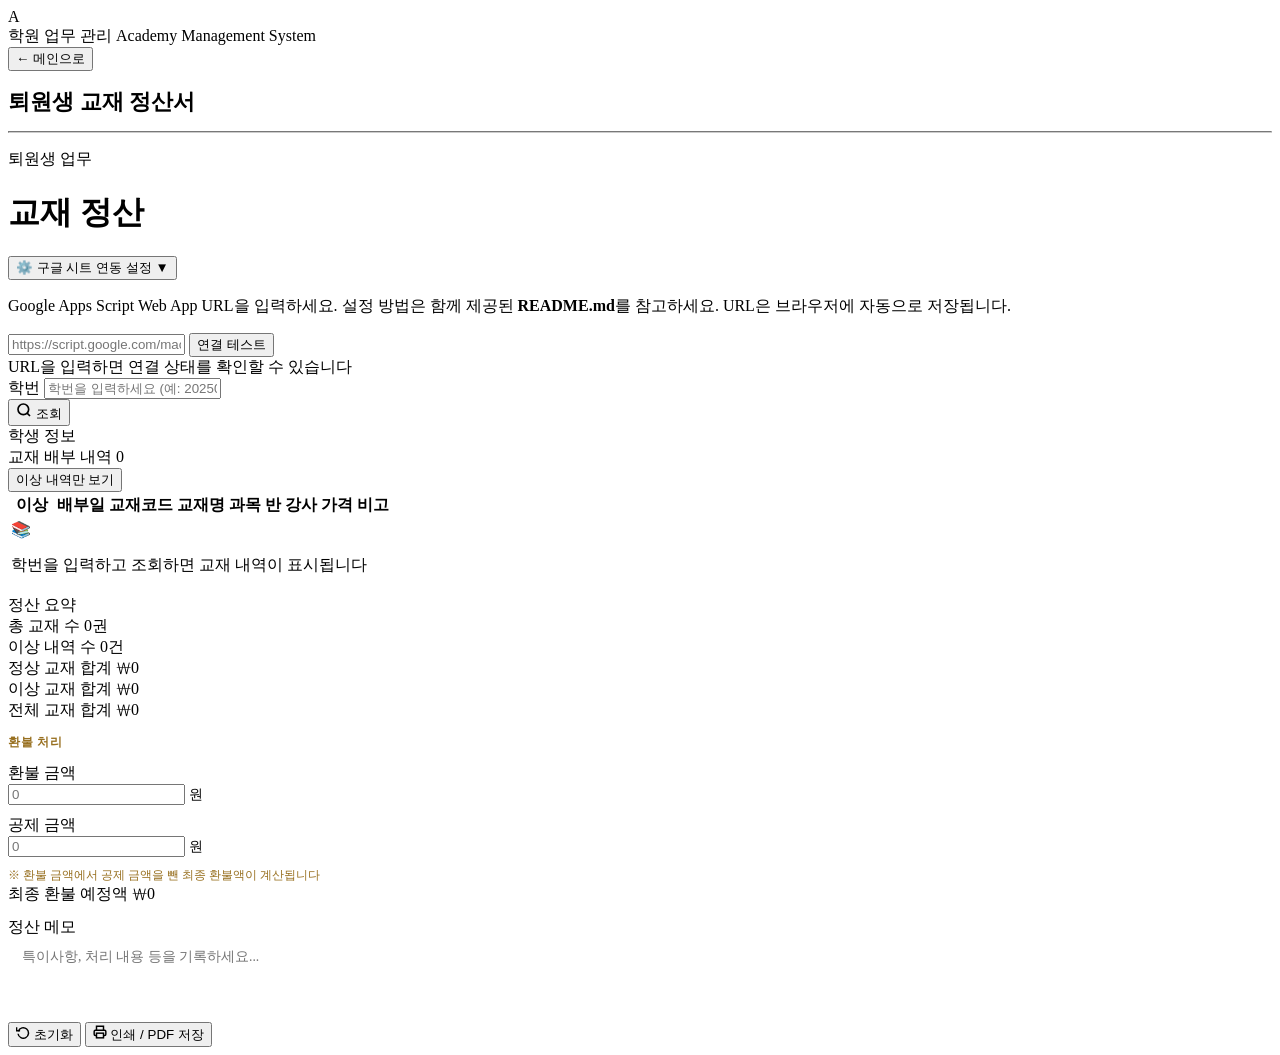
==== settlement.html @ b19b878f "Add files via upload" ====
<!DOCTYPE html>
<html lang="ko">
<head>
  <meta charset="UTF-8">
  <meta name="viewport" content="width=device-width, initial-scale=1.0">
  <title>퇴원생 교재 정산 · 학원 업무 관리</title>
  <link rel="stylesheet" href="css/style.css">
  <link href="https://fonts.googleapis.com/css2?family=Noto+Sans+KR:wght@300;400;500;700&family=Playfair+Display:wght@700&display=swap" rel="stylesheet">
</head>
<body class="settlement-body">

  <div class="bg-grid"></div>

  <header class="main-header">
    <div class="header-inner">
      <div class="logo">
        <div class="logo-mark">A</div>
        <div class="logo-text-wrap">
          <span class="logo-title">학원 업무 관리</span>
          <span class="logo-sub">Academy Management System</span>
        </div>
      </div>
      <div class="header-right">
        <span class="header-date" id="currentDate"></span>
        <button class="btn-back" onclick="location.href='index.html'">
          ← 메인으로
        </button>
      </div>
    </div>
  </header>

  <main class="settlement-main">

    <!-- 인쇄용 헤더 (화면에는 안보임) -->
    <div class="print-header">
      <h1 style="font-size:1.4rem; font-weight:700; margin-bottom:4px;">퇴원생 교재 정산서</h1>
      <p style="font-size:0.85rem; color:#666;" id="printDate"></p>
      <hr style="margin:12px 0; border-color:#ccc;">
    </div>

    <!-- 페이지 타이틀 -->
    <div class="page-title-bar">
      <p class="page-eyebrow">퇴원생 업무</p>
      <h1 class="page-title">교재 정산</h1>
    </div>

    <!-- 구글 시트 연동 설정 -->
    <div class="settings-panel">
      <button class="settings-toggle" id="settingsToggle" onclick="toggleSettings()">
        <span>⚙️ 구글 시트 연동 설정</span>
        <span class="settings-toggle-icon" id="settingsIcon">▼</span>
      </button>
      <div class="settings-body" id="settingsBody">
        <p class="settings-hint">
          Google Apps Script Web App URL을 입력하세요.
          설정 방법은 함께 제공된 <strong>README.md</strong>를 참고하세요.
          URL은 브라우저에 자동으로 저장됩니다.
        </p>
        <div class="input-group">
          <input type="url" class="input-full" id="scriptUrl"
            placeholder="https://script.google.com/macros/s/..."
            oninput="saveScriptUrl()">
          <button class="btn btn-outline btn-sm" onclick="testConnection()">연결 테스트</button>
        </div>
        <div class="conn-status" id="connStatus">
          <div class="conn-dot" id="connDot"></div>
          <span id="connText">URL을 입력하면 연결 상태를 확인할 수 있습니다</span>
        </div>
      </div>
    </div>

    <!-- 학번 검색 -->
    <div class="search-bar">
      <div class="form-field">
        <label class="form-label">학번</label>
        <input type="text" class="input-main" id="studentIdInput"
          placeholder="학번을 입력하세요 (예: 2025001)"
          onkeydown="if(event.key==='Enter') searchStudent()">
      </div>
      <button class="btn btn-primary btn-icon" id="searchBtn" onclick="searchStudent()">
        <svg width="16" height="16" viewBox="0 0 24 24" fill="none" stroke="currentColor" stroke-width="2.5">
          <circle cx="11" cy="11" r="8"/><line x1="21" y1="21" x2="16.65" y2="16.65"/>
        </svg>
        조회
      </button>
    </div>

    <!-- 학생 정보 카드 -->
    <div class="student-card" id="studentCard">
      <div class="student-card-header">
        <span class="student-card-title">학생 정보</span>
        <span id="studentName" style="font-size:1rem; font-weight:700; color:var(--navy);"></span>
      </div>
      <div class="student-info-grid" id="studentInfoGrid"></div>
    </div>

    <!-- 교재 배부 내역 테이블 -->
    <div class="section-card" id="textbookSection">
      <div class="section-card-header">
        <span class="section-card-title">
          교재 배부 내역
          <span class="count-badge" id="textbookCount">0</span>
        </span>
        <div style="display:flex; gap:8px;">
          <button class="btn btn-outline btn-sm" onclick="toggleFlaggedOnly()" id="flagFilterBtn">
            이상 내역만 보기
          </button>
        </div>
      </div>
      <div class="table-wrap">
        <table class="data-table" id="textbookTable">
          <thead>
            <tr>
              <th style="width:42px;">이상</th>
              <th>배부일</th>
              <th>교재코드</th>
              <th>교재명</th>
              <th>과목</th>
              <th>반</th>
              <th>강사</th>
              <th style="text-align:right;">가격</th>
              <th>비고</th>
            </tr>
          </thead>
          <tbody id="textbookTableBody">
            <tr>
              <td colspan="9">
                <div class="table-placeholder">
                  <div class="placeholder-icon">📚</div>
                  <p>학번을 입력하고 조회하면 교재 내역이 표시됩니다</p>
                </div>
              </td>
            </tr>
          </tbody>
        </table>
      </div>
    </div>

    <!-- 정산 요약 -->
    <div class="summary-section" id="summarySection">
      <div class="summary-title">정산 요약</div>

      <div class="summary-grid">
        <div>
          <div class="summary-row">
            <span class="summary-label">총 교재 수</span>
            <span class="summary-value" id="sumTotalCount">0권</span>
          </div>
          <div class="summary-row">
            <span class="summary-label">이상 내역 수</span>
            <span class="summary-value red" id="sumFlagCount">0건</span>
          </div>
          <div class="summary-row">
            <span class="summary-label">정상 교재 합계</span>
            <span class="summary-value" id="sumNormalAmount">₩0</span>
          </div>
          <div class="summary-row">
            <span class="summary-label">이상 교재 합계</span>
            <span class="summary-value red" id="sumFlagAmount">₩0</span>
          </div>
          <div class="summary-row">
            <span class="summary-label">전체 교재 합계</span>
            <span class="summary-value" id="sumTotalAmount">₩0</span>
          </div>
        </div>

        <div>
          <div class="refund-area">
            <p style="font-size:0.78rem; font-weight:700; letter-spacing:0.06em; text-transform:uppercase; color:#987020; margin-bottom:12px;">환불 처리</p>
            <div style="display:flex; flex-direction:column; gap:10px;">
              <div class="refund-row">
                <span class="refund-label">환불 금액</span>
                <div class="refund-inputs">
                  <input type="number" class="input-money" id="refundAmount" placeholder="0" min="0" oninput="calcFinal()">
                  <span style="font-size:0.85rem; color:var(--navy);">원</span>
                </div>
              </div>
              <div class="refund-row">
                <span class="refund-label">공제 금액</span>
                <div class="refund-inputs">
                  <input type="number" class="input-money" id="deductAmount" placeholder="0" min="0" oninput="calcFinal()">
                  <span style="font-size:0.85rem; color:var(--navy);">원</span>
                </div>
              </div>
              <div style="font-size:0.75rem; color:#987020; line-height:1.4;">
                ※ 환불 금액에서 공제 금액을 뺀 최종 환불액이 계산됩니다
              </div>
            </div>
          </div>

          <div class="total-box">
            <span class="total-label">최종 환불 예정액</span>
            <span class="total-value" id="finalAmount">₩0</span>
          </div>
        </div>
      </div>

      <!-- 메모 -->
      <div style="margin-top:12px;">
        <label class="form-label">정산 메모</label>
        <textarea
          id="settlementMemo"
          style="width:100%; padding:10px 14px; border:1px solid var(--border); border-radius:var(--radius-sm); font-family:var(--font-body); font-size:0.85rem; resize:vertical; min-height:60px; background:var(--bg);"
          placeholder="특이사항, 처리 내용 등을 기록하세요..."></textarea>
      </div>
    </div>

    <!-- 액션 버튼 -->
    <div class="action-bar" id="actionBar">
      <button class="btn btn-outline btn-icon" onclick="resetAll()">
        <svg width="14" height="14" viewBox="0 0 24 24" fill="none" stroke="currentColor" stroke-width="2.5">
          <polyline points="1 4 1 10 7 10"/><path d="M3.51 15a9 9 0 1 0 .49-4.48"/>
        </svg>
        초기화
      </button>
      <button class="btn btn-amber btn-icon" onclick="window.print()">
        <svg width="14" height="14" viewBox="0 0 24 24" fill="none" stroke="currentColor" stroke-width="2.5">
          <polyline points="6 9 6 2 18 2 18 9"/><path d="M6 18H4a2 2 0 0 1-2-2v-5a2 2 0 0 1 2-2h16a2 2 0 0 1 2 2v5a2 2 0 0 1-2 2h-2"/>
          <rect x="6" y="14" width="12" height="8"/>
        </svg>
        인쇄 / PDF 저장
      </button>
    </div>

  </main>

  <div class="toast" id="toast"></div>

  <script src="js/config.js"></script>
  <script src="js/settlement.js"></script>
</body>
</html>
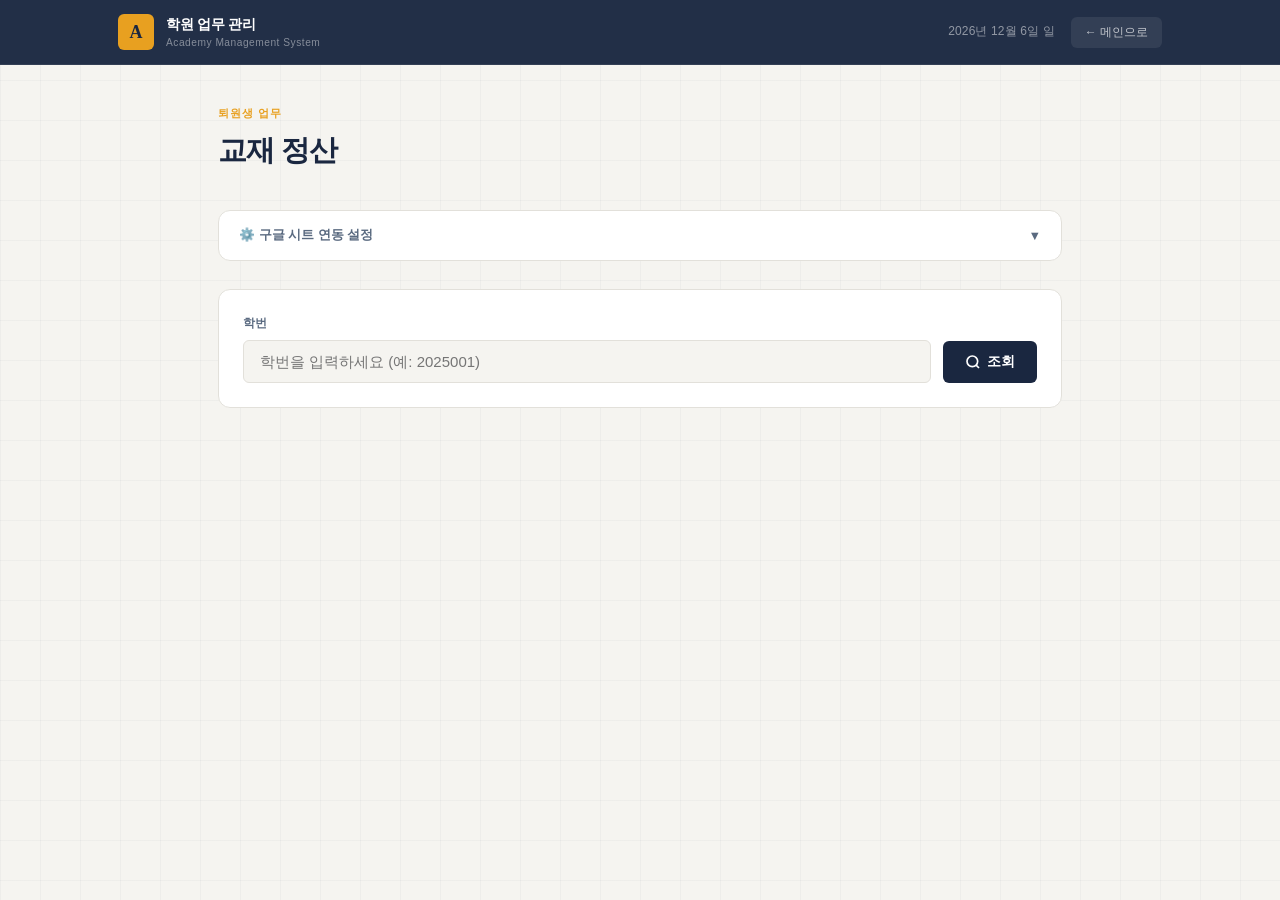
==== commit 7c5fd462: "Update settlement.html" ====
--- a/settlement.html
+++ b/settlement.html
@@ -4,7 +4,7 @@
   <meta charset="UTF-8">
   <meta name="viewport" content="width=device-width, initial-scale=1.0">
   <title>퇴원생 교재 정산 · 학원 업무 관리</title>
-  <link rel="stylesheet" href="css/style.css">
+  <link rel="stylesheet" href="style.css">
   <link href="https://fonts.googleapis.com/css2?family=Noto+Sans+KR:wght@300;400;500;700&family=Playfair+Display:wght@700&display=swap" rel="stylesheet">
 </head>
 <body class="settlement-body">
@@ -226,7 +226,7 @@
 
   <div class="toast" id="toast"></div>
 
-  <script src="js/config.js"></script>
-  <script src="js/settlement.js"></script>
+  <script src="config.js"></script>
+  <script src="settlement.js"></script>
 </body>
 </html>
--- a/style.css
+++ b/style.css
@@ -0,0 +1,825 @@
+/* ─────────────────────────────────────────
+   CSS Variables & Reset
+───────────────────────────────────────── */
+:root {
+  --bg:          #f5f4f0;
+  --surface:     #ffffff;
+  --border:      #e2e0da;
+  --border-dark: #c8c5bc;
+
+  --navy:        #1a2740;
+  --navy-mid:    #2e3f5c;
+  --navy-light:  #4a6080;
+
+  --amber:       #e8a020;
+  --amber-light: #fdf3e0;
+  --amber-dark:  #b87a10;
+
+  --green:       #2d7a4f;
+  --green-light: #e8f5ee;
+  --red:         #c0392b;
+  --red-light:   #fdecea;
+
+  --text-primary:   #1a2740;
+  --text-secondary: #5a6a80;
+  --text-muted:     #9aacbf;
+
+  --radius-sm: 6px;
+  --radius:    12px;
+  --radius-lg: 18px;
+
+  --shadow-sm: 0 1px 4px rgba(26,39,64,0.07);
+  --shadow:    0 4px 16px rgba(26,39,64,0.10);
+  --shadow-lg: 0 8px 32px rgba(26,39,64,0.14);
+
+  --font-body:    'Noto Sans KR', sans-serif;
+  --font-display: 'Playfair Display', Georgia, serif;
+}
+
+*, *::before, *::after { box-sizing: border-box; margin: 0; padding: 0; }
+
+html { font-size: 15px; }
+
+body {
+  font-family: var(--font-body);
+  background: var(--bg);
+  color: var(--text-primary);
+  line-height: 1.6;
+  min-height: 100vh;
+}
+
+a { text-decoration: none; color: inherit; }
+
+/* ─────────────────────────────────────────
+   BG Grid Pattern
+───────────────────────────────────────── */
+.bg-grid {
+  position: fixed;
+  inset: 0;
+  pointer-events: none;
+  z-index: 0;
+  background-image:
+    linear-gradient(rgba(26,39,64,0.03) 1px, transparent 1px),
+    linear-gradient(90deg, rgba(26,39,64,0.03) 1px, transparent 1px);
+  background-size: 40px 40px;
+}
+
+/* ─────────────────────────────────────────
+   Header
+───────────────────────────────────────── */
+.main-header {
+  position: sticky;
+  top: 0;
+  z-index: 100;
+  background: rgba(26,39,64,0.96);
+  backdrop-filter: blur(12px);
+  border-bottom: 1px solid rgba(255,255,255,0.08);
+}
+
+.header-inner {
+  max-width: 1100px;
+  margin: 0 auto;
+  padding: 0 28px;
+  height: 64px;
+  display: flex;
+  align-items: center;
+  justify-content: space-between;
+}
+
+.logo { display: flex; align-items: center; gap: 12px; }
+
+.logo-mark {
+  width: 36px; height: 36px;
+  background: var(--amber);
+  border-radius: var(--radius-sm);
+  display: flex; align-items: center; justify-content: center;
+  font-family: var(--font-display);
+  font-size: 18px;
+  font-weight: 700;
+  color: var(--navy);
+  flex-shrink: 0;
+}
+
+.logo-title {
+  font-size: 0.95rem;
+  font-weight: 700;
+  color: #fff;
+  letter-spacing: -0.02em;
+  display: block;
+}
+
+.logo-sub {
+  font-size: 0.68rem;
+  color: rgba(255,255,255,0.45);
+  letter-spacing: 0.05em;
+  display: block;
+  margin-top: -1px;
+}
+
+.header-date {
+  font-size: 0.8rem;
+  color: rgba(255,255,255,0.5);
+  letter-spacing: 0.01em;
+}
+
+.header-right { display: flex; align-items: center; gap: 16px; }
+
+.btn-back {
+  display: flex;
+  align-items: center;
+  gap: 6px;
+  padding: 7px 14px;
+  border-radius: var(--radius-sm);
+  background: rgba(255,255,255,0.08);
+  color: rgba(255,255,255,0.7);
+  font-size: 0.8rem;
+  font-family: var(--font-body);
+  border: none;
+  cursor: pointer;
+  transition: background 0.2s, color 0.2s;
+}
+.btn-back:hover { background: rgba(255,255,255,0.14); color: #fff; }
+
+/* ─────────────────────────────────────────
+   Landing Page
+───────────────────────────────────────── */
+.landing-body { background: var(--bg); }
+
+.landing-main {
+  position: relative;
+  z-index: 1;
+  max-width: 1100px;
+  margin: 0 auto;
+  padding: 60px 28px 80px;
+}
+
+/* Hero */
+.hero { margin-bottom: 64px; }
+
+.hero-eyebrow {
+  font-size: 0.75rem;
+  font-weight: 500;
+  letter-spacing: 0.12em;
+  text-transform: uppercase;
+  color: var(--amber);
+  margin-bottom: 12px;
+}
+
+.hero-title {
+  font-family: var(--font-display);
+  font-size: clamp(2.4rem, 5vw, 3.6rem);
+  font-weight: 700;
+  line-height: 1.15;
+  color: var(--navy);
+  letter-spacing: -0.03em;
+  margin-bottom: 16px;
+}
+
+.hero-desc {
+  font-size: 1rem;
+  color: var(--text-secondary);
+  font-weight: 300;
+}
+
+/* Features */
+.section-label {
+  font-size: 0.72rem;
+  font-weight: 700;
+  letter-spacing: 0.12em;
+  text-transform: uppercase;
+  color: var(--text-muted);
+  margin-bottom: 20px;
+}
+
+.features-grid {
+  display: grid;
+  grid-template-columns: repeat(auto-fill, minmax(300px, 1fr));
+  gap: 20px;
+}
+
+.feature-card {
+  position: relative;
+  background: var(--surface);
+  border: 1px solid var(--border);
+  border-radius: var(--radius-lg);
+  padding: 28px;
+  display: flex;
+  flex-direction: column;
+  gap: 20px;
+  overflow: hidden;
+  transition: transform 0.2s, box-shadow 0.2s, border-color 0.2s;
+  cursor: pointer;
+}
+
+.feature-card:not(.disabled):hover {
+  transform: translateY(-3px);
+  box-shadow: var(--shadow-lg);
+  border-color: var(--amber);
+}
+
+.feature-card.disabled {
+  cursor: default;
+  opacity: 0.55;
+}
+
+.card-accent {
+  position: absolute;
+  top: 0; left: 0; right: 0;
+  height: 3px;
+  background: linear-gradient(90deg, var(--amber), var(--amber-dark));
+  border-radius: var(--radius-lg) var(--radius-lg) 0 0;
+}
+
+.card-header { display: flex; align-items: flex-start; justify-content: space-between; }
+
+.card-icon-wrap {
+  width: 52px; height: 52px;
+  background: var(--amber-light);
+  border-radius: var(--radius);
+  display: flex; align-items: center; justify-content: center;
+  color: var(--amber-dark);
+}
+
+.card-icon-wrap.muted { background: #f0f0f0; color: #aaa; }
+
+.card-status {
+  font-size: 0.68rem;
+  font-weight: 700;
+  letter-spacing: 0.06em;
+  text-transform: uppercase;
+  padding: 3px 10px;
+  border-radius: 20px;
+}
+
+.card-status.active { background: var(--green-light); color: var(--green); }
+.card-status.coming { background: #f0f0f0; color: #999; }
+
+.card-title {
+  font-size: 1.05rem;
+  font-weight: 700;
+  letter-spacing: -0.02em;
+  margin-bottom: 6px;
+}
+.card-title.muted { color: #aaa; }
+
+.card-desc { font-size: 0.85rem; color: var(--text-secondary); line-height: 1.6; }
+.card-desc.muted { color: #bbb; }
+
+.card-footer { margin-top: auto; }
+
+.card-link {
+  font-size: 0.85rem;
+  font-weight: 600;
+  color: var(--navy);
+}
+
+.card-link .arrow {
+  display: inline-block;
+  transition: transform 0.2s;
+}
+.feature-card:hover .arrow { transform: translateX(4px); }
+
+/* Footer */
+.main-footer {
+  position: relative; z-index: 1;
+  text-align: center;
+  padding: 24px;
+  font-size: 0.75rem;
+  color: var(--text-muted);
+  border-top: 1px solid var(--border);
+}
+
+/* ─────────────────────────────────────────
+   Settlement Page
+───────────────────────────────────────── */
+.settlement-body { background: var(--bg); }
+
+.settlement-main {
+  position: relative; z-index: 1;
+  max-width: 900px;
+  margin: 0 auto;
+  padding: 40px 28px 80px;
+}
+
+/* Page Title */
+.page-title-bar { margin-bottom: 36px; }
+.page-eyebrow {
+  font-size: 0.72rem;
+  font-weight: 700;
+  letter-spacing: 0.1em;
+  text-transform: uppercase;
+  color: var(--amber);
+  margin-bottom: 6px;
+}
+.page-title {
+  font-family: var(--font-display);
+  font-size: 1.9rem;
+  font-weight: 700;
+  letter-spacing: -0.03em;
+  color: var(--navy);
+}
+
+/* Settings Panel */
+.settings-panel {
+  background: var(--surface);
+  border: 1px solid var(--border);
+  border-radius: var(--radius);
+  margin-bottom: 28px;
+  overflow: hidden;
+}
+
+.settings-toggle {
+  width: 100%;
+  padding: 16px 20px;
+  display: flex;
+  align-items: center;
+  justify-content: space-between;
+  background: none;
+  border: none;
+  cursor: pointer;
+  font-family: var(--font-body);
+  font-size: 0.85rem;
+  font-weight: 600;
+  color: var(--text-secondary);
+  transition: background 0.15s;
+}
+.settings-toggle:hover { background: var(--bg); }
+
+.settings-toggle-icon { transition: transform 0.2s; }
+.settings-toggle.open .settings-toggle-icon { transform: rotate(180deg); }
+
+.settings-body {
+  padding: 20px;
+  border-top: 1px solid var(--border);
+  display: none;
+}
+.settings-body.open { display: block; }
+
+.settings-hint {
+  font-size: 0.8rem;
+  color: var(--text-muted);
+  margin-bottom: 12px;
+  line-height: 1.5;
+}
+
+.settings-hint a { color: var(--amber-dark); text-decoration: underline; }
+
+.input-group { display: flex; gap: 10px; }
+
+.input-full {
+  flex: 1;
+  padding: 10px 14px;
+  border: 1px solid var(--border);
+  border-radius: var(--radius-sm);
+  font-family: var(--font-body);
+  font-size: 0.85rem;
+  color: var(--text-primary);
+  background: var(--bg);
+  transition: border-color 0.15s;
+}
+.input-full:focus { outline: none; border-color: var(--amber); }
+
+.conn-status {
+  display: flex;
+  align-items: center;
+  gap: 6px;
+  margin-top: 10px;
+  font-size: 0.78rem;
+}
+
+.conn-dot {
+  width: 7px; height: 7px;
+  border-radius: 50%;
+  background: #ccc;
+}
+.conn-dot.connected { background: var(--green); }
+.conn-dot.error { background: var(--red); }
+
+/* Search Bar */
+.search-bar {
+  background: var(--surface);
+  border: 1px solid var(--border);
+  border-radius: var(--radius);
+  padding: 24px;
+  margin-bottom: 24px;
+  display: flex;
+  gap: 12px;
+  align-items: flex-end;
+}
+
+.form-field { flex: 1; }
+.form-label {
+  display: block;
+  font-size: 0.78rem;
+  font-weight: 600;
+  color: var(--text-secondary);
+  letter-spacing: 0.04em;
+  margin-bottom: 7px;
+}
+
+.input-main {
+  width: 100%;
+  padding: 12px 16px;
+  border: 1.5px solid var(--border);
+  border-radius: var(--radius-sm);
+  font-family: var(--font-body);
+  font-size: 1rem;
+  color: var(--text-primary);
+  background: var(--bg);
+  transition: border-color 0.15s, box-shadow 0.15s;
+}
+.input-main:focus {
+  outline: none;
+  border-color: var(--amber);
+  box-shadow: 0 0 0 3px rgba(232,160,32,0.15);
+}
+
+/* Buttons */
+.btn {
+  padding: 12px 22px;
+  border: none;
+  border-radius: var(--radius-sm);
+  font-family: var(--font-body);
+  font-size: 0.9rem;
+  font-weight: 600;
+  cursor: pointer;
+  transition: all 0.15s;
+  white-space: nowrap;
+}
+
+.btn-primary {
+  background: var(--navy);
+  color: #fff;
+}
+.btn-primary:hover { background: var(--navy-mid); }
+.btn-primary:disabled { background: #ccc; cursor: not-allowed; }
+
+.btn-amber {
+  background: var(--amber);
+  color: var(--navy);
+}
+.btn-amber:hover { background: var(--amber-dark); color: #fff; }
+
+.btn-outline {
+  background: transparent;
+  color: var(--navy);
+  border: 1.5px solid var(--border-dark);
+}
+.btn-outline:hover { border-color: var(--navy); background: var(--bg); }
+
+.btn-sm { padding: 7px 14px; font-size: 0.8rem; }
+.btn-icon { display: flex; align-items: center; gap: 6px; }
+
+/* Student Info Card */
+.student-card {
+  background: var(--surface);
+  border: 1px solid var(--border);
+  border-radius: var(--radius);
+  padding: 20px 24px;
+  margin-bottom: 24px;
+  display: none;
+}
+
+.student-card.visible { display: block; }
+
+.student-card-header {
+  display: flex;
+  align-items: center;
+  justify-content: space-between;
+  margin-bottom: 16px;
+}
+
+.student-card-title {
+  font-size: 0.78rem;
+  font-weight: 700;
+  letter-spacing: 0.08em;
+  text-transform: uppercase;
+  color: var(--text-muted);
+}
+
+.student-info-grid {
+  display: grid;
+  grid-template-columns: repeat(auto-fill, minmax(130px, 1fr));
+  gap: 12px;
+}
+
+.info-item { }
+
+.info-label {
+  font-size: 0.7rem;
+  font-weight: 600;
+  color: var(--text-muted);
+  letter-spacing: 0.05em;
+  margin-bottom: 3px;
+}
+
+.info-value {
+  font-size: 0.95rem;
+  font-weight: 600;
+  color: var(--navy);
+}
+
+.info-value.empty { color: var(--text-muted); font-weight: 400; font-style: italic; }
+
+/* Textbook Table Section */
+.section-card {
+  background: var(--surface);
+  border: 1px solid var(--border);
+  border-radius: var(--radius);
+  margin-bottom: 24px;
+  overflow: hidden;
+  display: none;
+}
+
+.section-card.visible { display: block; }
+
+.section-card-header {
+  padding: 18px 24px;
+  border-bottom: 1px solid var(--border);
+  display: flex;
+  align-items: center;
+  justify-content: space-between;
+  background: #fafaf8;
+}
+
+.section-card-title {
+  font-size: 0.9rem;
+  font-weight: 700;
+  color: var(--navy);
+  display: flex;
+  align-items: center;
+  gap: 8px;
+}
+
+.count-badge {
+  display: inline-flex;
+  align-items: center;
+  justify-content: center;
+  min-width: 22px;
+  height: 22px;
+  padding: 0 7px;
+  background: var(--navy);
+  color: #fff;
+  border-radius: 20px;
+  font-size: 0.72rem;
+  font-weight: 700;
+}
+
+/* Table */
+.table-wrap { overflow-x: auto; }
+
+.data-table {
+  width: 100%;
+  border-collapse: collapse;
+  font-size: 0.85rem;
+}
+
+.data-table th {
+  padding: 10px 14px;
+  text-align: left;
+  font-size: 0.72rem;
+  font-weight: 700;
+  letter-spacing: 0.06em;
+  text-transform: uppercase;
+  color: var(--text-muted);
+  background: #fafaf8;
+  border-bottom: 1px solid var(--border);
+  white-space: nowrap;
+}
+
+.data-table td {
+  padding: 12px 14px;
+  border-bottom: 1px solid var(--border);
+  vertical-align: middle;
+}
+
+.data-table tr:last-child td { border-bottom: none; }
+
+.data-table tr.flagged { background: var(--red-light); }
+
+.flag-checkbox {
+  width: 16px; height: 16px;
+  cursor: pointer;
+  accent-color: var(--red);
+}
+
+.price-cell { font-weight: 600; color: var(--navy); }
+.date-cell { color: var(--text-secondary); font-size: 0.8rem; }
+.code-cell { color: var(--text-muted); font-family: monospace; font-size: 0.8rem; }
+
+.note-input {
+  width: 100%;
+  padding: 5px 8px;
+  border: 1px solid var(--border);
+  border-radius: 4px;
+  font-family: var(--font-body);
+  font-size: 0.8rem;
+  background: transparent;
+  color: var(--text-secondary);
+  min-width: 120px;
+}
+.note-input:focus { outline: none; border-color: var(--amber); }
+
+/* Empty / Loading States */
+.table-placeholder {
+  padding: 48px 24px;
+  text-align: center;
+  color: var(--text-muted);
+}
+
+.table-placeholder .placeholder-icon { font-size: 2.5rem; margin-bottom: 10px; }
+.table-placeholder p { font-size: 0.85rem; }
+
+.spinner {
+  width: 28px; height: 28px;
+  border: 3px solid var(--border);
+  border-top-color: var(--navy);
+  border-radius: 50%;
+  animation: spin 0.7s linear infinite;
+  margin: 0 auto 12px;
+}
+@keyframes spin { to { transform: rotate(360deg); } }
+
+/* Summary Section */
+.summary-section {
+  background: var(--surface);
+  border: 1px solid var(--border);
+  border-radius: var(--radius);
+  padding: 24px;
+  margin-bottom: 24px;
+  display: none;
+}
+
+.summary-section.visible { display: block; }
+
+.summary-title {
+  font-size: 0.78rem;
+  font-weight: 700;
+  letter-spacing: 0.08em;
+  text-transform: uppercase;
+  color: var(--text-muted);
+  margin-bottom: 20px;
+}
+
+.summary-grid {
+  display: grid;
+  grid-template-columns: 1fr 1fr;
+  gap: 24px;
+  margin-bottom: 20px;
+}
+
+.summary-row {
+  display: flex;
+  justify-content: space-between;
+  align-items: center;
+  padding: 10px 0;
+  border-bottom: 1px solid var(--border);
+}
+
+.summary-row:last-child { border-bottom: none; }
+
+.summary-label {
+  font-size: 0.85rem;
+  color: var(--text-secondary);
+}
+
+.summary-value {
+  font-size: 0.9rem;
+  font-weight: 700;
+  color: var(--navy);
+}
+
+.summary-value.red { color: var(--red); }
+.summary-value.green { color: var(--green); }
+
+/* Refund Input Area */
+.refund-area {
+  background: var(--amber-light);
+  border: 1px solid #f0d080;
+  border-radius: var(--radius-sm);
+  padding: 16px 20px;
+}
+
+.refund-row {
+  display: flex;
+  align-items: center;
+  justify-content: space-between;
+  gap: 12px;
+}
+
+.refund-label {
+  font-size: 0.9rem;
+  font-weight: 600;
+  color: var(--navy);
+  white-space: nowrap;
+}
+
+.refund-inputs { display: flex; gap: 8px; align-items: center; }
+
+.input-money {
+  width: 150px;
+  padding: 9px 12px;
+  border: 1.5px solid #e0c060;
+  border-radius: var(--radius-sm);
+  font-family: var(--font-body);
+  font-size: 0.9rem;
+  font-weight: 600;
+  color: var(--navy);
+  background: #fff;
+  text-align: right;
+}
+.input-money:focus { outline: none; border-color: var(--amber); }
+
+.total-box {
+  margin-top: 16px;
+  padding: 16px 20px;
+  background: var(--navy);
+  border-radius: var(--radius-sm);
+  display: flex;
+  justify-content: space-between;
+  align-items: center;
+}
+
+.total-label { font-size: 0.9rem; font-weight: 600; color: rgba(255,255,255,0.7); }
+.total-value { font-size: 1.3rem; font-weight: 700; color: #fff; }
+
+/* Action Bar */
+.action-bar {
+  display: flex;
+  gap: 12px;
+  justify-content: flex-end;
+  flex-wrap: wrap;
+  display: none;
+}
+
+.action-bar.visible { display: flex; }
+
+/* Messages */
+.toast {
+  position: fixed;
+  bottom: 28px;
+  left: 50%;
+  transform: translateX(-50%) translateY(10px);
+  background: var(--navy);
+  color: #fff;
+  padding: 12px 22px;
+  border-radius: var(--radius);
+  font-size: 0.85rem;
+  opacity: 0;
+  transition: opacity 0.3s, transform 0.3s;
+  z-index: 999;
+  pointer-events: none;
+  white-space: nowrap;
+}
+
+.toast.show {
+  opacity: 1;
+  transform: translateX(-50%) translateY(0);
+}
+
+/* ─────────────────────────────────────────
+   Print Styles
+───────────────────────────────────────── */
+@media print {
+  * { -webkit-print-color-adjust: exact !important; print-color-adjust: exact !important; }
+
+  .bg-grid,
+  .main-header,
+  .settings-panel,
+  .search-bar,
+  .action-bar,
+  .flag-checkbox,
+  .note-input,
+  .refund-inputs,
+  .btn,
+  .toast { display: none !important; }
+
+  .settlement-main { padding: 0; max-width: 100%; }
+
+  .student-card,
+  .section-card,
+  .summary-section { display: block !important; box-shadow: none !important; border: 1px solid #ccc !important; }
+
+  .print-header {
+    display: block !important;
+    margin-bottom: 20px;
+  }
+
+  .data-table th, .data-table td { padding: 7px 10px; font-size: 0.8rem; }
+
+  .note-print { font-size: 0.78rem; color: #666; }
+
+  body { background: #fff; }
+}
+
+/* Print-only header */
+.print-header {
+  display: none;
+}
+
+/* Responsive */
+@media (max-width: 640px) {
+  .search-bar { flex-direction: column; }
+  .summary-grid { grid-template-columns: 1fr; }
+  .refund-row { flex-direction: column; align-items: flex-start; }
+}
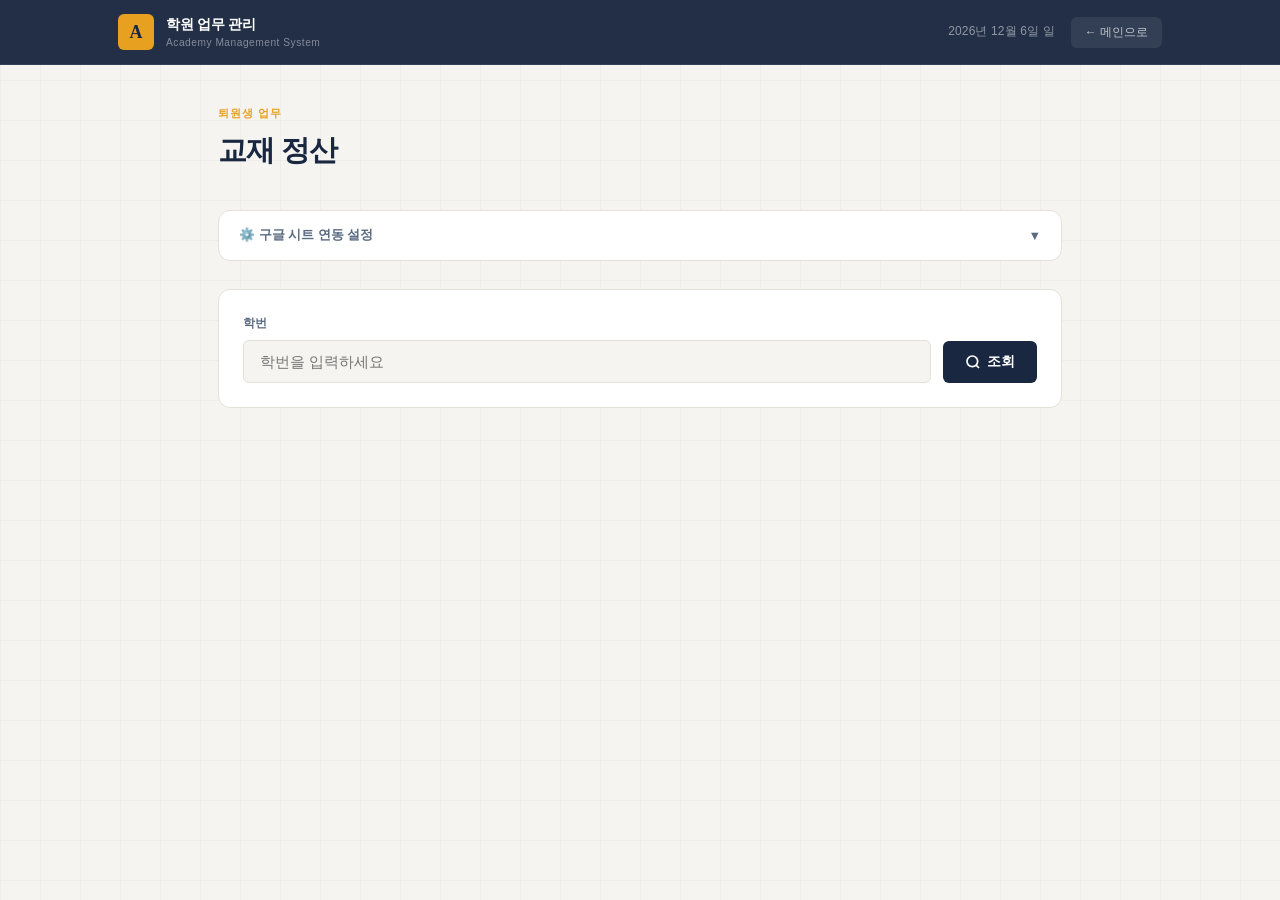
==== commit 968084dc: "Add files via upload" ====
--- a/settlement.html
+++ b/settlement.html
@@ -22,20 +22,18 @@
       </div>
       <div class="header-right">
         <span class="header-date" id="currentDate"></span>
-        <button class="btn-back" onclick="location.href='index.html'">
-          ← 메인으로
-        </button>
+        <button class="btn-back" onclick="location.href='index.html'">← 메인으로</button>
       </div>
     </div>
   </header>
 
   <main class="settlement-main">
 
-    <!-- 인쇄용 헤더 (화면에는 안보임) -->
+    <!-- 인쇄용 헤더 -->
     <div class="print-header">
-      <h1 style="font-size:1.4rem; font-weight:700; margin-bottom:4px;">퇴원생 교재 정산서</h1>
-      <p style="font-size:0.85rem; color:#666;" id="printDate"></p>
-      <hr style="margin:12px 0; border-color:#ccc;">
+      <h1 style="font-size:1.4rem;font-weight:700;margin-bottom:4px;">퇴원생 교재 정산서</h1>
+      <p style="font-size:0.85rem;color:#666;" id="printDate"></p>
+      <hr style="margin:12px 0;border-color:#ccc;">
     </div>
 
     <!-- 페이지 타이틀 -->
@@ -51,11 +49,7 @@
         <span class="settings-toggle-icon" id="settingsIcon">▼</span>
       </button>
       <div class="settings-body" id="settingsBody">
-        <p class="settings-hint">
-          Google Apps Script Web App URL을 입력하세요.
-          설정 방법은 함께 제공된 <strong>README.md</strong>를 참고하세요.
-          URL은 브라우저에 자동으로 저장됩니다.
-        </p>
+        <p class="settings-hint">Google Apps Script Web App URL을 입력하세요. URL은 브라우저에 자동으로 저장됩니다.</p>
         <div class="input-group">
           <input type="url" class="input-full" id="scriptUrl"
             placeholder="https://script.google.com/macros/s/..."
@@ -74,7 +68,7 @@
       <div class="form-field">
         <label class="form-label">학번</label>
         <input type="text" class="input-main" id="studentIdInput"
-          placeholder="학번을 입력하세요 (예: 2025001)"
+          placeholder="학번을 입력하세요"
           onkeydown="if(event.key==='Enter') searchStudent()">
       </div>
       <button class="btn btn-primary btn-icon" id="searchBtn" onclick="searchStudent()">
@@ -89,30 +83,49 @@
     <div class="student-card" id="studentCard">
       <div class="student-card-header">
         <span class="student-card-title">학생 정보</span>
-        <span id="studentName" style="font-size:1rem; font-weight:700; color:var(--navy);"></span>
+        <div style="display:flex;align-items:center;gap:12px;">
+          <span id="statusBadge"></span>
+          <span id="studentName" style="font-size:1rem;font-weight:700;color:var(--navy);"></span>
+        </div>
       </div>
       <div class="student-info-grid" id="studentInfoGrid"></div>
-    </div>
-
-    <!-- 교재 배부 내역 테이블 -->
+
+      <!-- 수강변경내역 -->
+      <div id="classChangeSection" style="display:none; margin-top:18px;">
+        <div style="font-size:0.75rem;font-weight:700;letter-spacing:0.08em;text-transform:uppercase;color:var(--text-muted);margin-bottom:10px;">
+          수강 변경 내역
+        </div>
+        <div class="table-wrap">
+          <table class="data-table" id="classChangeTable">
+            <thead>
+              <tr>
+                <th>변경 적용일</th>
+                <th>기존 과목</th>
+                <th>변경 과목</th>
+                <th>시간표 반영</th>
+              </tr>
+            </thead>
+            <tbody id="classChangeTableBody"></tbody>
+          </table>
+        </div>
+      </div>
+    </div>
+
+    <!-- 일반 교재 배부 내역 -->
     <div class="section-card" id="textbookSection">
       <div class="section-card-header">
         <span class="section-card-title">
           교재 배부 내역
           <span class="count-badge" id="textbookCount">0</span>
         </span>
-        <div style="display:flex; gap:8px;">
-          <button class="btn btn-outline btn-sm" onclick="toggleFlaggedOnly()" id="flagFilterBtn">
-            이상 내역만 보기
-          </button>
-        </div>
       </div>
       <div class="table-wrap">
         <table class="data-table" id="textbookTable">
           <thead>
             <tr>
-              <th style="width:42px;">이상</th>
-              <th>배부일</th>
+              <th style="width:56px;text-align:center;">배부<br>여부</th>
+              <th>배부시작일</th>
+              <th>배부종료일</th>
               <th>교재코드</th>
               <th>교재명</th>
               <th>과목</th>
@@ -123,14 +136,47 @@
             </tr>
           </thead>
           <tbody id="textbookTableBody">
+            <tr><td colspan="10">
+              <div class="table-placeholder">
+                <div class="placeholder-icon">📚</div>
+                <p>학번을 입력하고 조회하면 교재 내역이 표시됩니다</p>
+              </div>
+            </td></tr>
+          </tbody>
+        </table>
+      </div>
+    </div>
+
+    <!-- 시대인재 콘텐츠 -->
+    <div class="section-card" id="sdaiSection">
+      <div class="section-card-header">
+        <span class="section-card-title" style="color:var(--amber-dark);">
+          🏫 시대인재 콘텐츠
+          <span class="count-badge" style="background:var(--amber);" id="sdaiCount">0</span>
+        </span>
+      </div>
+      <div class="table-wrap">
+        <table class="data-table" id="sdaiTable">
+          <thead>
             <tr>
-              <td colspan="9">
-                <div class="table-placeholder">
-                  <div class="placeholder-icon">📚</div>
-                  <p>학번을 입력하고 조회하면 교재 내역이 표시됩니다</p>
-                </div>
-              </td>
+              <th style="width:56px;text-align:center;">배부<br>여부</th>
+              <th>배부시작일</th>
+              <th>배부종료일</th>
+              <th>교재코드</th>
+              <th>교재명</th>
+              <th>과목</th>
+              <th>반</th>
+              <th style="text-align:right;">가격</th>
+              <th>비고</th>
             </tr>
+          </thead>
+          <tbody id="sdaiTableBody">
+            <tr><td colspan="9">
+              <div class="table-placeholder">
+                <div class="placeholder-icon">📭</div>
+                <p>시대인재 콘텐츠 내역이 없습니다</p>
+              </div>
+            </td></tr>
           </tbody>
         </table>
       </div>
@@ -142,47 +188,41 @@
 
       <div class="summary-grid">
         <div>
+          <!-- 과목별 합계 (동적 생성) -->
+          <div id="subjectSummary"></div>
+          <div class="summary-row" style="margin-top:8px;border-top:2px solid var(--border);">
+            <span class="summary-label" style="font-weight:700;">전체 합계</span>
+            <span class="summary-value" id="sumTotalAmount">₩0</span>
+          </div>
           <div class="summary-row">
-            <span class="summary-label">총 교재 수</span>
+            <span class="summary-label">시대인재 콘텐츠 합계</span>
+            <span class="summary-value" id="sumSdaiAmount">₩0</span>
+          </div>
+          <div class="summary-row">
+            <span class="summary-label">총 교재 수 (배부 체크된 것)</span>
             <span class="summary-value" id="sumTotalCount">0권</span>
-          </div>
-          <div class="summary-row">
-            <span class="summary-label">이상 내역 수</span>
-            <span class="summary-value red" id="sumFlagCount">0건</span>
-          </div>
-          <div class="summary-row">
-            <span class="summary-label">정상 교재 합계</span>
-            <span class="summary-value" id="sumNormalAmount">₩0</span>
-          </div>
-          <div class="summary-row">
-            <span class="summary-label">이상 교재 합계</span>
-            <span class="summary-value red" id="sumFlagAmount">₩0</span>
-          </div>
-          <div class="summary-row">
-            <span class="summary-label">전체 교재 합계</span>
-            <span class="summary-value" id="sumTotalAmount">₩0</span>
           </div>
         </div>
 
         <div>
           <div class="refund-area">
-            <p style="font-size:0.78rem; font-weight:700; letter-spacing:0.06em; text-transform:uppercase; color:#987020; margin-bottom:12px;">환불 처리</p>
-            <div style="display:flex; flex-direction:column; gap:10px;">
+            <p style="font-size:0.78rem;font-weight:700;letter-spacing:0.06em;text-transform:uppercase;color:#987020;margin-bottom:12px;">환불 처리</p>
+            <div style="display:flex;flex-direction:column;gap:10px;">
               <div class="refund-row">
                 <span class="refund-label">환불 금액</span>
                 <div class="refund-inputs">
                   <input type="number" class="input-money" id="refundAmount" placeholder="0" min="0" oninput="calcFinal()">
-                  <span style="font-size:0.85rem; color:var(--navy);">원</span>
+                  <span style="font-size:0.85rem;color:var(--navy);">원</span>
                 </div>
               </div>
               <div class="refund-row">
                 <span class="refund-label">공제 금액</span>
                 <div class="refund-inputs">
                   <input type="number" class="input-money" id="deductAmount" placeholder="0" min="0" oninput="calcFinal()">
-                  <span style="font-size:0.85rem; color:var(--navy);">원</span>
+                  <span style="font-size:0.85rem;color:var(--navy);">원</span>
                 </div>
               </div>
-              <div style="font-size:0.75rem; color:#987020; line-height:1.4;">
+              <div style="font-size:0.75rem;color:#987020;line-height:1.4;">
                 ※ 환불 금액에서 공제 금액을 뺀 최종 환불액이 계산됩니다
               </div>
             </div>
@@ -195,12 +235,10 @@
         </div>
       </div>
 
-      <!-- 메모 -->
       <div style="margin-top:12px;">
         <label class="form-label">정산 메모</label>
-        <textarea
-          id="settlementMemo"
-          style="width:100%; padding:10px 14px; border:1px solid var(--border); border-radius:var(--radius-sm); font-family:var(--font-body); font-size:0.85rem; resize:vertical; min-height:60px; background:var(--bg);"
+        <textarea id="settlementMemo"
+          style="width:100%;padding:10px 14px;border:1px solid var(--border);border-radius:var(--radius-sm);font-family:var(--font-body);font-size:0.85rem;resize:vertical;min-height:60px;background:var(--bg);"
           placeholder="특이사항, 처리 내용 등을 기록하세요..."></textarea>
       </div>
     </div>
--- a/style.css
+++ b/style.css
@@ -596,6 +596,7 @@
 .data-table tr:last-child td { border-bottom: none; }
 
 .data-table tr.flagged { background: var(--red-light); }
+.data-table tr.row-unchecked { opacity: 0.4; background: #f8f8f6; }
 
 .flag-checkbox {
   width: 16px; height: 16px;
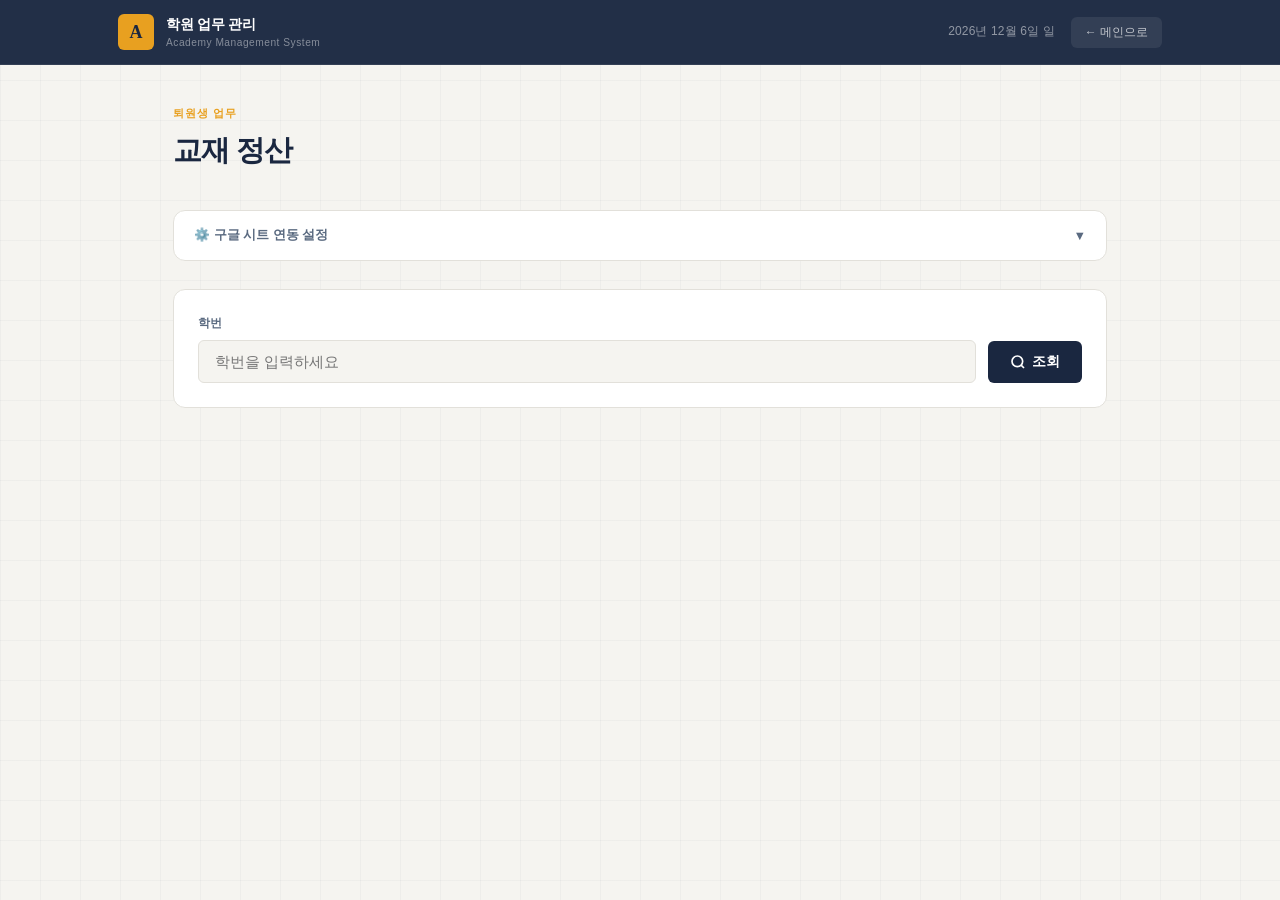
==== commit d6e39a29: "Add files via upload" ====
--- a/settlement.html
+++ b/settlement.html
@@ -147,6 +147,44 @@
       </div>
     </div>
 
+    <!-- 수강변경 전 교재 -->
+    <div class="section-card" id="prevSection">
+      <div class="section-card-header">
+        <span class="section-card-title" style="color:var(--navy-light);">
+          🔄 수강변경 전 교재
+          <span class="count-badge" style="background:var(--navy-light);" id="prevCount">0</span>
+        </span>
+        <span style="font-size:0.75rem;color:var(--text-muted);">변경 적용일 이전 수강 기간에 배부된 교재</span>
+      </div>
+      <div class="table-wrap">
+        <table class="data-table" id="prevTable">
+          <thead>
+            <tr>
+              <th style="width:56px;text-align:center;">배부<br>여부</th>
+              <th>배부시작일</th>
+              <th>배부종료일</th>
+              <th>교재코드</th>
+              <th>교재명</th>
+              <th>과목</th>
+              <th>반</th>
+              <th>강사</th>
+              <th>변경내역</th>
+              <th style="text-align:right;">가격</th>
+              <th>비고</th>
+            </tr>
+          </thead>
+          <tbody id="prevTableBody">
+            <tr><td colspan="11">
+              <div class="table-placeholder">
+                <div class="placeholder-icon">🔄</div>
+                <p>수강변경 전 교재 내역이 없습니다</p>
+              </div>
+            </td></tr>
+          </tbody>
+        </table>
+      </div>
+    </div>
+
     <!-- 시대인재 콘텐츠 -->
     <div class="section-card" id="sdaiSection">
       <div class="section-card-header">
--- a/style.css
+++ b/style.css
@@ -296,7 +296,7 @@
 
 .settlement-main {
   position: relative; z-index: 1;
-  max-width: 900px;
+  max-width: 990px;
   margin: 0 auto;
   padding: 40px 28px 80px;
 }
@@ -575,12 +575,11 @@
 }
 
 .data-table th {
-  padding: 10px 14px;
+  padding: 10px 12px;
   text-align: left;
   font-size: 0.72rem;
   font-weight: 700;
-  letter-spacing: 0.06em;
-  text-transform: uppercase;
+  letter-spacing: 0.04em;
   color: var(--text-muted);
   background: #fafaf8;
   border-bottom: 1px solid var(--border);
@@ -588,10 +587,20 @@
 }
 
 .data-table td {
-  padding: 12px 14px;
+  padding: 11px 12px;
   border-bottom: 1px solid var(--border);
   vertical-align: middle;
-}
+  white-space: nowrap;
+}
+
+/* 교재명·비고는 줄바꿈 허용 */
+.data-table td.cell-name { white-space: normal; min-width: 180px; max-width: 280px; }
+.data-table td.cell-note { white-space: normal; min-width: 130px; }
+
+/* 컬럼 최소 너비 */
+.data-table td.date-cell  { min-width: 88px;  }
+.data-table td.code-cell  { min-width: 100px; }
+.data-table td.price-cell { min-width: 75px;  }
 
 .data-table tr:last-child td { border-bottom: none; }
 
